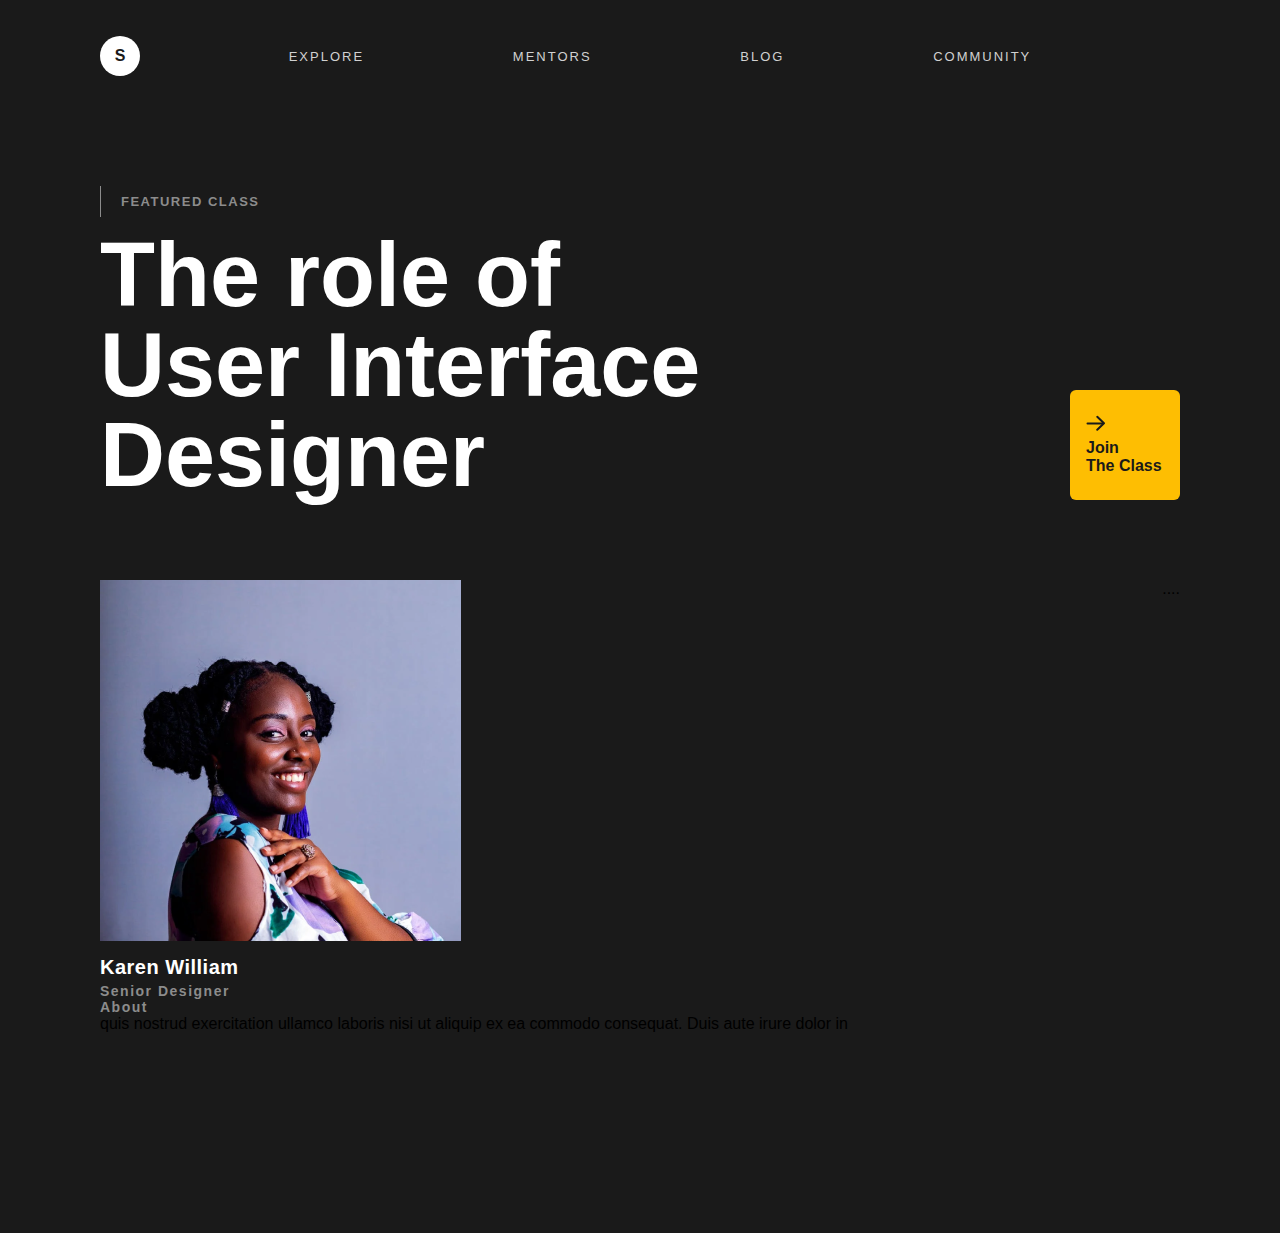
==== index.html @ 6d7615a5 "The picture has been changed" ====
<!DOCTYPE html>
<html lang="en">
<head>
  <meta charset="UTF-8">
  <meta http-equiv="X-UA-Compatible" content="IE=edge">
  <meta name="viewport" content="width=device-width, initial-scale=1.0">
  <link rel="stylesheet" href="style.css">
  <title>Сайт визитка</title>
</head>
<body>
  <header class="header">
    <div class="container">
      <nav class="navigation">
        <a href="" class="logo">S</a>
        <ul class="navigation-holder">
          <li class="nav-links">
            <a href="#">Explore</a>
          </li>
          <li class="nav-links">
            <a href="#">Mentors</a>
          </li>
          <li class="nav-links">
            <a href="#">Blog</a>
          </li>
          <li class="nav-links">
            <a href="#">Community</a>
          </li>
        </ul>
      </nav>
      <!-- Конец навигации -->
      <section class="header-title">
        <span class="header-subtitle-text">featured class</span>
        <h1 class="header-title-text">
          The role of
          User Interface
          Designer
        </h1>
      
        <a href="#" class="join">
          <img src="/img/icons/arrow.svg" alt="">
          <span class="join-text">Join <br> The Class</span>
        </a>
      </section>
      <!-- Конец 2 секции -->
      <section class="header-info-block">
        <div class="card-info">
          <img src="/img/girl-avatar.png" alt="girl" class="card-info-img">
          <h2 class="info-title">Karen William</h2>
          <span class="info-subtitle">Senior Designer</span>
        </div>
        <div class="about-info">....
        </div>
      </section>
      <div class="about-info">
        <div class="about-text-wrapper">
          <span class="info-subtitle">About</span>
          <p class="about-desc">quis nostrud exercitation ullamco
            laboris nisi ut aliquip ex ea commodo
            consequat. Duis aute irure dolor in
          </p>
        </div>
    </div>
  </header>
</body>
</html>
---- style.css ----
* {
    box-sizing: border-box;
    margin: 0;
    font-family: Arial, Helvetica, sans-serif;
    }
    
    .container {
    max-width: 1080px;
    margin: 0 auto;
    }
    
    .header {
    background-color: #1a1a1a;
    padding-top: 36px;
    padding-bottom: 200px;
    }
    
    .navigation {
    display: flex;
    justify-content: space-between;
    align-items: center;
    }
    
    .logo {
    width: 40px;
    height: 40px;
    border-radius: 50%;
    display: flex;
    justify-content: center;
    align-items: center;
    text-decoration: none;
    color: #1a1a1a;
    font-weight: bold;
    background-color: #fff;
    }
    
    .navigation-holder {
    list-style-type: none;
    padding: 0;
    display: flex;
    flex-grow: 1;
    justify-content: space-evenly;
    }
    
    .nav-links a {
    text-decoration: none;
    color: #d1d1d1;
    text-transform: uppercase;
    letter-spacing: 2px;
    font-size: 13px;
    }
    
    .header-title {
    margin-top: 110px;
    margin-bottom: 80px;
    position: relative;
    }
    
    .header-subtitle-text {
    display: inline-block;
    border-left: 1px solid #8c8c8c;
    padding: 8px 0 8px 20px;
    color: #8c8c8c;
    font-weight: bold;
    text-transform: uppercase;
    font-size: 13px;
    letter-spacing: 1.5px;
    margin-bottom: 13px;
    }
    
    .header-title-text {
    font-size: 90px;
    font-weight: bold;
    color: #fff;
    max-width: 620px;
    line-height: 1;
    }
    .join{
        background-color: #febe02;
        position: absolute;
        right: 0;
        bottom: 0;
        width: 110px;
        height: 110px;
        padding: 16px;
        display: flex;
        flex-direction: column;
        justify-content: space-evenly;
        align-items: flex-start;
        text-decoration: none;
        color: #1a1a1a;
        font-weight: bold;
        border-radius: 6px;
    }
    .header-info-block{
        display: flex;
        justify-content: space-between;
      }
      .card-info{
        max-width: 360px;
      }
      .card-info-img {
        display: flex;
      
      }
      .info-title{
        font-size: 20px;
        font-weight: bold;
        color: #fff;
        letter-spacing: 0.5px;
        margin-top: 15px;
        margin-bottom: 4px;
      }
      .info-subtitle{
        font-size: 14px;
        color:#8C8C8C;
        font-weight: bold;
        letter-spacing: 1.5px;
        display: block;
      }
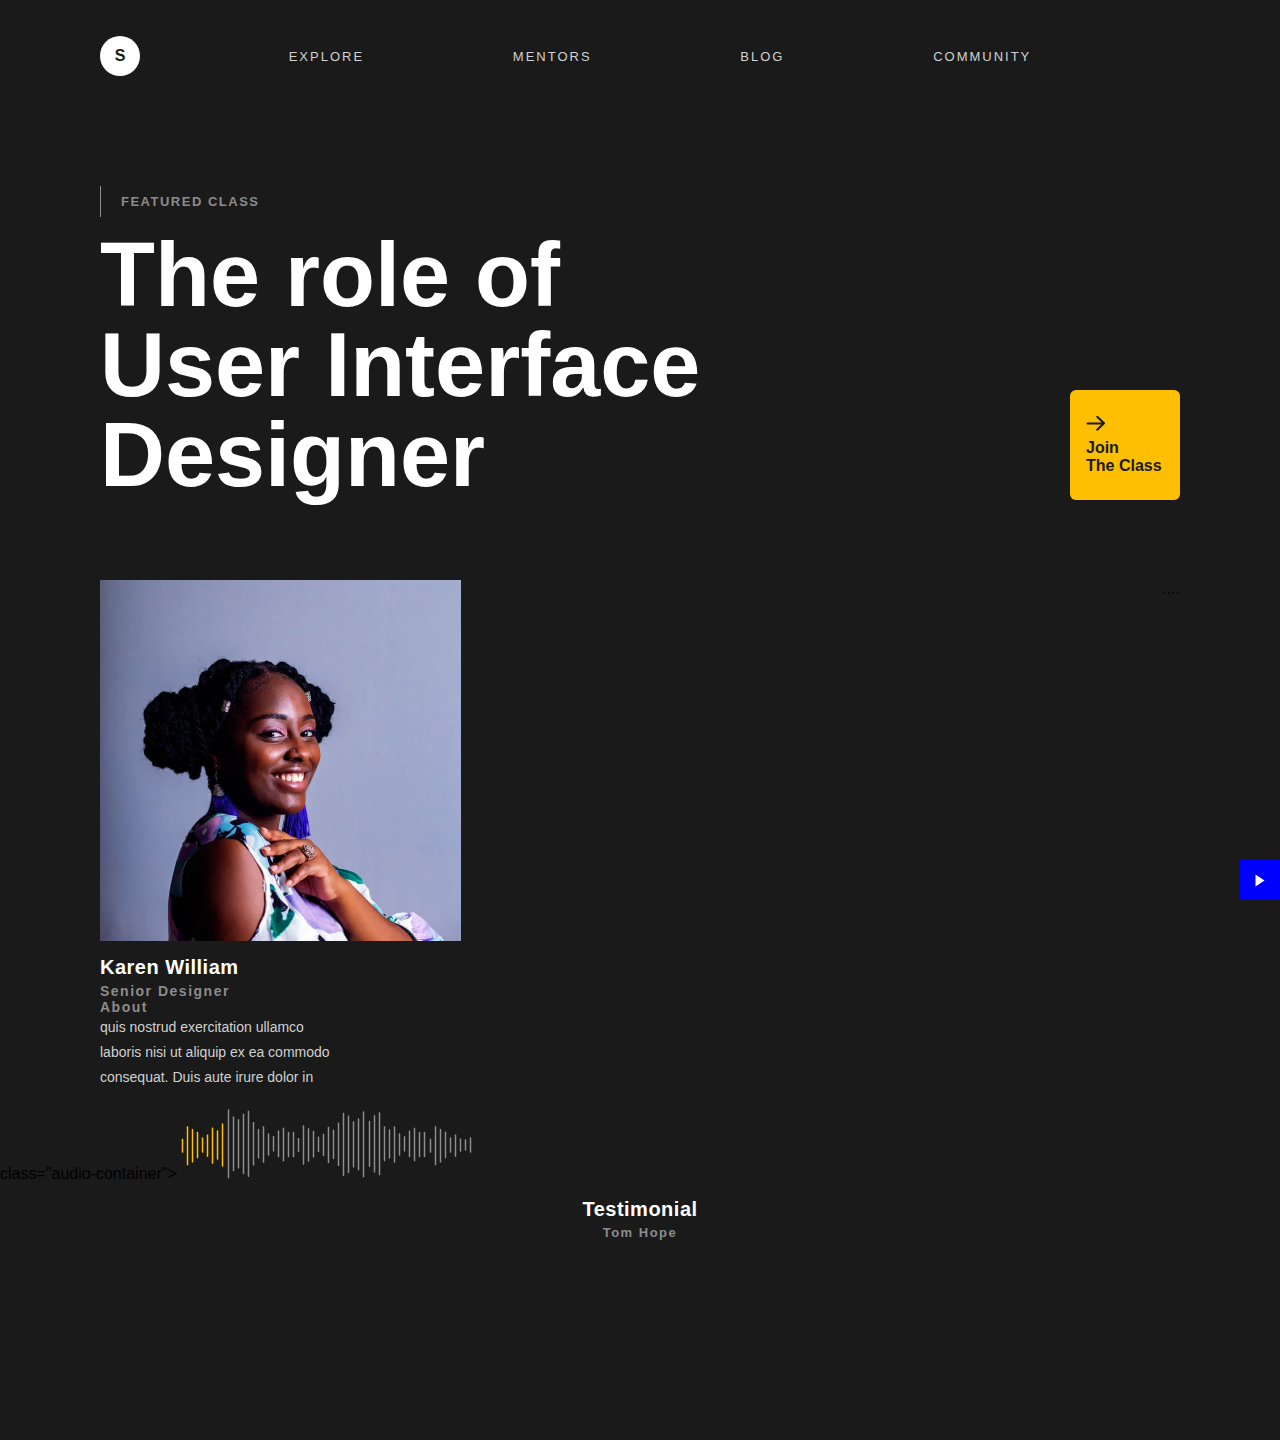
==== commit 8b59a75f: "imag changes" ====
--- a/index.html
+++ b/index.html
@@ -59,7 +59,20 @@
             consequat. Duis aute irure dolor in
           </p>
         </div>
+      </div class="audio-block">
+      <img src="=/img/man-avatar.png" alt="">
+      </div> class="audio-container">
+      <img src="/img/audio.png" class="audio-track" alt="">
+      <a href="#" class="play-btn">
+        <img src="/img/icons/play.svg" alt="">
+      </a>
     </div>
+
+  </div>
+    <h2 class="about-title">Testimonial</h2>
+    <span class="about-subtitle">Tom Hope</span>
+    </div>
+  </section>
   </header>
 </body>
 </html>--- a/style.css
+++ b/style.css
@@ -1,122 +1,182 @@
 * {
-    box-sizing: border-box;
-    margin: 0;
-    font-family: Arial, Helvetica, sans-serif;
-    }
-    
-    .container {
-    max-width: 1080px;
-    margin: 0 auto;
-    }
-    
-    .header {
-    background-color: #1a1a1a;
-    padding-top: 36px;
-    padding-bottom: 200px;
-    }
-    
-    .navigation {
+  box-sizing: border-box;
+  margin: 0;
+  font-family: Arial, Helvetica, sans-serif;
+  }
+  
+  .container {
+  max-width: 1080px;
+  margin: 0 auto;
+  }
+  
+  .header {
+  background-color: #1a1a1a;
+  padding-top: 36px;
+  padding-bottom: 200px;
+  }
+  
+  .navigation {
+  display: flex;
+  justify-content: space-between;
+  align-items: center;
+  }
+  
+  .logo {
+  width: 40px;
+  height: 40px;
+  border-radius: 50%;
+  display: flex;
+  justify-content: center;
+  align-items: center;
+  text-decoration: none;
+  color: #1a1a1a;
+  font-weight: bold;
+  background-color: #fff;
+  }
+  
+  .navigation-holder {
+  list-style-type: none;
+  padding: 0;
+  display: flex;
+  flex-grow: 1;
+  justify-content: space-evenly;
+  }
+  
+  .nav-links a {
+  text-decoration: none;
+  color: #d1d1d1;
+  text-transform: uppercase;
+  letter-spacing: 2px;
+  font-size: 13px;
+  }
+  
+  .header-title {
+  margin-top: 110px;
+  margin-bottom: 80px;
+  position: relative;
+  }
+  
+  .header-subtitle-text {
+  display: inline-block;
+  border-left: 1px solid #8c8c8c;
+  padding: 8px 0 8px 20px;
+  color: #8c8c8c;
+  font-weight: bold;
+  text-transform: uppercase;
+  font-size: 13px;
+  letter-spacing: 1.5px;
+  margin-bottom: 13px;
+  }
+  
+  .header-title-text {
+  font-size: 90px;
+  font-weight: bold;
+  color: #fff;
+  max-width: 620px;
+  line-height: 1;
+  }
+
+  .join{
+    background-color: #FEBE02;
+    position: absolute;
+    right: 0;
+    bottom: 0;
+    width: 110px;
+    height: 110px;
+    padding: 16px;
     display: flex;
-    justify-content: space-between;
-    align-items: center;
-    }
-    
-    .logo {
-    width: 40px;
-    height: 40px;
-    border-radius: 50%;
-    display: flex;
-    justify-content: center;
-    align-items: center;
+    flex-direction: column;
+    justify-content: space-evenly;
+    align-items: flex-start;
     text-decoration: none;
     color: #1a1a1a;
     font-weight: bold;
-    background-color: #fff;
+    border-radius: 6px;
+  }
+  .header-info-block{
+    display: flex;
+    justify-content: space-between;
     }
+    .card-info{
+    max-width: 360px;
+    }
+    .card-info-img {
+    display: flex;
     
-    .navigation-holder {
-    list-style-type: none;
-    padding: 0;
-    display: flex;
-    flex-grow: 1;
-    justify-content: space-evenly;
     }
-    
-    .nav-links a {
-    text-decoration: none;
-    color: #d1d1d1;
-    text-transform: uppercase;
-    letter-spacing: 2px;
-    font-size: 13px;
-    }
-    
-    .header-title {
-    margin-top: 110px;
-    margin-bottom: 80px;
-    position: relative;
-    }
-    
-    .header-subtitle-text {
-    display: inline-block;
-    border-left: 1px solid #8c8c8c;
-    padding: 8px 0 8px 20px;
-    color: #8c8c8c;
-    font-weight: bold;
-    text-transform: uppercase;
-    font-size: 13px;
-    letter-spacing: 1.5px;
-    margin-bottom: 13px;
-    }
-    
-    .header-title-text {
-    font-size: 90px;
+    .info-title{
+    font-size: 20px;
     font-weight: bold;
     color: #fff;
-    max-width: 620px;
-    line-height: 1;
+    letter-spacing: 0.5px;
+    margin-top: 15px;
+    margin-bottom: 4px;
     }
-    .join{
-        background-color: #febe02;
+    .info-subtitle{
+    font-size: 14px;
+    color:#8C8C8C;
+    font-weight: bold;
+    letter-spacing: 1.5px;
+    display: block;
+    }
+    .about-subtitle-text{
+      display: inline-block;
+      border-left: 1 px solid #fff;
+      padding: 8px 0 8px 20px;
+      color:#fff;
+      font-weight: bold;
+      text-transform: uppercase;
+      font-size: 14px;
+      letter-spacing: 1.5px;
+      margin-bottom: 13px;
+      
+      }
+      
+      .about-desc{
+      color: #D1D1D1;
+      max-width: 240px;
+      font-size: 14px;
+      line-height: 1.8;
+      }
+      .audio-block{
+        background-color: #242424;
+        display: flex;
+        margin-top: 61px;
+      }
+      .audio-container{
+        display: flex;
+        align-items: center;
+        justify-content: center;
+        flex: 1;
+        position: relative;
+        padding: 0 34px;
+      }
+      .play-btn{
+        display: flex;
+        background-color: blue;
+        width: 40px;
+        height: 40px;
+        align-items: center;
+        justify-content: center;
         position: absolute;
         right: 0;
         bottom: 0;
-        width: 110px;
-        height: 110px;
-        padding: 16px;
-        display: flex;
-        flex-direction: column;
-        justify-content: space-evenly;
-        align-items: flex-start;
-        text-decoration: none;
-        color: #1a1a1a;
-        font-weight: bold;
-        border-radius: 6px;
-    }
-    .header-info-block{
-        display: flex;
-        justify-content: space-between;
       }
-      .card-info{
-        max-width: 360px;
-      }
-      .card-info-img {
-        display: flex;
       
-      }
-      .info-title{
+      .about-title{
         font-size: 20px;
         font-weight: bold;
         color: #fff;
         letter-spacing: 0.5px;
         margin-top: 15px;
         margin-bottom: 4px;
+        text-align: center;
       }
-      .info-subtitle{
-        font-size: 14px;
-        color:#8C8C8C;
+      .about-subtitle{
+        font-size: 13px;
+        color: #8C8C8C;
         font-weight: bold;
         letter-spacing: 1.5px;
+        text-align: center;
         display: block;
-      }
-      
-      +      }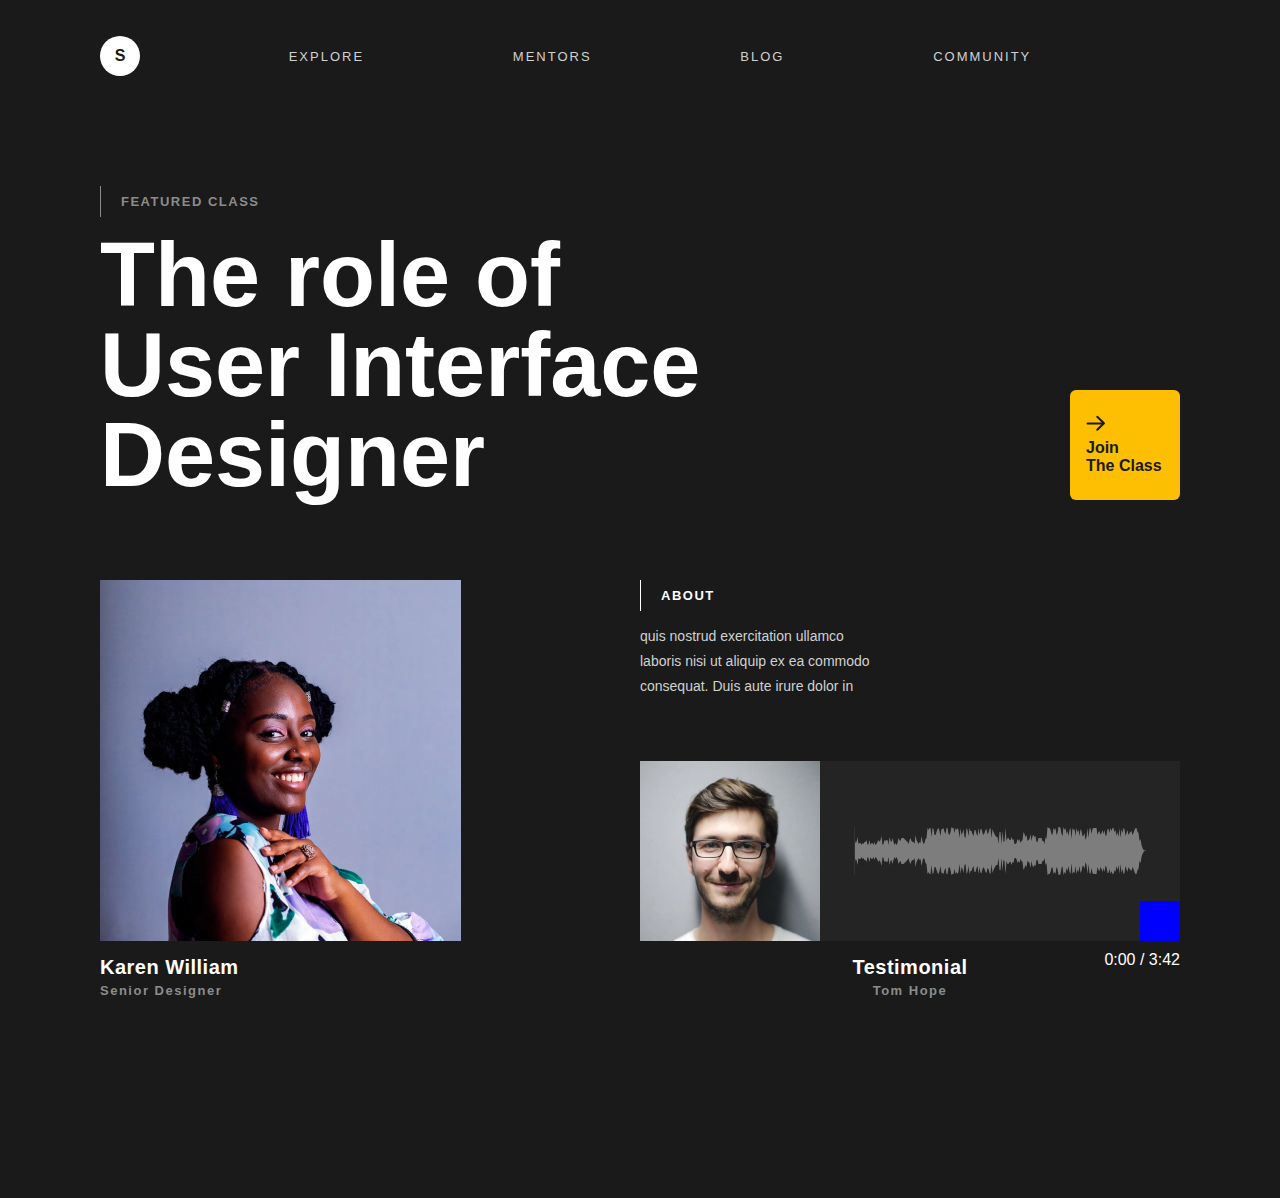
==== commit 76eac80a: "I added a picture" ====
--- a/index.html
+++ b/index.html
@@ -27,52 +27,74 @@
           </li>
         </ul>
       </nav>
-      <!-- Конец навигации -->
       <section class="header-title">
         <span class="header-subtitle-text">featured class</span>
         <h1 class="header-title-text">
-          The role of
-          User Interface
-          Designer
+          The role of User Interface Designer
         </h1>
-      
         <a href="#" class="join">
           <img src="/img/icons/arrow.svg" alt="">
           <span class="join-text">Join <br> The Class</span>
         </a>
       </section>
-      <!-- Конец 2 секции -->
       <section class="header-info-block">
         <div class="card-info">
-          <img src="/img/girl-avatar.png" alt="girl" class="card-info-img">
+          <img src="/img/girl-avatar.png" alt="" class="card-info-img">
           <h2 class="info-title">Karen William</h2>
           <span class="info-subtitle">Senior Designer</span>
         </div>
-        <div class="about-info">....
+
+        <div class="card-about">
+          <div class="about-text-wrapper">
+            <span class="about-subtitle-text">About</span>
+            <p class="about-desc">
+              quis nostrud exercitation ullamco
+              laboris nisi ut aliquip ex ea commodo
+              consequat. Duis aute irure dolor in
+            </p>
+          </div>
+
+          <div class="audio-holder">
+            <div class="audio-block">
+              <img src="/img/man-avatar.png" alt="">
+              <div class="audio-container">
+                <div class="audio-detail">
+                  <div class="control">
+                    <i class="fi-rr-play" id="playPause"></i>
+                  </div>
+                  <div id="wave"></div>
+                </div>
+              </div>
+            </div>
+
+            <div class="audio-author">
+              <div>
+                <h2 class="about-title">Testimonial</h2>
+                <span class="about-subtitle">Tom Hope</span>
+              </div>
+
+              <div class="time">
+                <span id="current">0:00</span> /
+                <span id="duration">0:00</span>
+              </div>
+            </div>
+
+          </div>
         </div>
-      </section>
-      <div class="about-info">
-        <div class="about-text-wrapper">
-          <span class="info-subtitle">About</span>
-          <p class="about-desc">quis nostrud exercitation ullamco
-            laboris nisi ut aliquip ex ea commodo
-            consequat. Duis aute irure dolor in
-          </p>
-        </div>
-      </div class="audio-block">
-      <img src="=/img/man-avatar.png" alt="">
-      </div> class="audio-container">
-      <img src="/img/audio.png" class="audio-track" alt="">
-      <a href="#" class="play-btn">
-        <img src="/img/icons/play.svg" alt="">
-      </a>
+      </section> <!-- Конец .header-info-block -->
     </div>
+  </header>
+  <script src="wavesurfer.js"></script>
+  <script src="media.js"></script>
+</body>
+</html>
 
-  </div>
-    <h2 class="about-title">Testimonial</h2>
-    <span class="about-subtitle">Tom Hope</span>
-    </div>
-  </section>
-  </header>
-</body>
-</html>+
+
+
+
+
+
+
+
+
--- a/style.css
+++ b/style.css
@@ -1,182 +1,309 @@
+@import url('https://cdn-uicons.flaticon.com/uicons-regular-rounded/css/uicons-regular-rounded.css');
+
 * {
   box-sizing: border-box;
   margin: 0;
   font-family: Arial, Helvetica, sans-serif;
-  }
-  
-  .container {
+}
+
+.container {
   max-width: 1080px;
   margin: 0 auto;
-  }
-  
-  .header {
-  background-color: #1a1a1a;
+}
+
+/* HEADER */
+.header {
+  background-color: #1A1A1A;
   padding-top: 36px;
   padding-bottom: 200px;
-  }
-  
-  .navigation {
+}
+
+.navigation {
   display: flex;
   justify-content: space-between;
   align-items: center;
-  }
-  
-  .logo {
+}
+
+.logo {
   width: 40px;
   height: 40px;
   border-radius: 50%;
+  background-color: #fff;
   display: flex;
   justify-content: center;
   align-items: center;
   text-decoration: none;
-  color: #1a1a1a;
-  font-weight: bold;
-  background-color: #fff;
-  }
-  
-  .navigation-holder {
+  color: #1A1A1A;
+  font-weight: bold;
+}
+
+.navigation-holder {
   list-style-type: none;
   padding: 0;
   display: flex;
   flex-grow: 1;
   justify-content: space-evenly;
-  }
-  
-  .nav-links a {
+}
+
+.nav-links a {
   text-decoration: none;
-  color: #d1d1d1;
+  color: #D1D1D1;
   text-transform: uppercase;
   letter-spacing: 2px;
   font-size: 13px;
-  }
-  
-  .header-title {
+}
+
+.header-title {
   margin-top: 110px;
   margin-bottom: 80px;
   position: relative;
-  }
-  
-  .header-subtitle-text {
+}
+
+.header-subtitle-text {
   display: inline-block;
-  border-left: 1px solid #8c8c8c;
+  border-left: 1px solid #8C8C8C;
   padding: 8px 0 8px 20px;
-  color: #8c8c8c;
+  color: #8C8C8C;
   font-weight: bold;
   text-transform: uppercase;
   font-size: 13px;
   letter-spacing: 1.5px;
   margin-bottom: 13px;
-  }
-  
-  .header-title-text {
+}
+
+.header-title-text {
   font-size: 90px;
   font-weight: bold;
   color: #fff;
   max-width: 620px;
   line-height: 1;
-  }
-
-  .join{
-    background-color: #FEBE02;
-    position: absolute;
-    right: 0;
-    bottom: 0;
-    width: 110px;
-    height: 110px;
-    padding: 16px;
-    display: flex;
-    flex-direction: column;
-    justify-content: space-evenly;
-    align-items: flex-start;
-    text-decoration: none;
-    color: #1a1a1a;
-    font-weight: bold;
-    border-radius: 6px;
-  }
-  .header-info-block{
-    display: flex;
-    justify-content: space-between;
-    }
-    .card-info{
-    max-width: 360px;
-    }
-    .card-info-img {
-    display: flex;
-    
-    }
-    .info-title{
-    font-size: 20px;
-    font-weight: bold;
-    color: #fff;
-    letter-spacing: 0.5px;
-    margin-top: 15px;
-    margin-bottom: 4px;
-    }
-    .info-subtitle{
-    font-size: 14px;
-    color:#8C8C8C;
-    font-weight: bold;
-    letter-spacing: 1.5px;
-    display: block;
-    }
-    .about-subtitle-text{
-      display: inline-block;
-      border-left: 1 px solid #fff;
-      padding: 8px 0 8px 20px;
-      color:#fff;
-      font-weight: bold;
-      text-transform: uppercase;
-      font-size: 14px;
-      letter-spacing: 1.5px;
-      margin-bottom: 13px;
-      
-      }
-      
-      .about-desc{
-      color: #D1D1D1;
-      max-width: 240px;
-      font-size: 14px;
-      line-height: 1.8;
-      }
-      .audio-block{
-        background-color: #242424;
-        display: flex;
-        margin-top: 61px;
-      }
-      .audio-container{
-        display: flex;
-        align-items: center;
-        justify-content: center;
-        flex: 1;
-        position: relative;
-        padding: 0 34px;
-      }
-      .play-btn{
-        display: flex;
-        background-color: blue;
-        width: 40px;
-        height: 40px;
-        align-items: center;
-        justify-content: center;
-        position: absolute;
-        right: 0;
-        bottom: 0;
-      }
-      
-      .about-title{
-        font-size: 20px;
-        font-weight: bold;
-        color: #fff;
-        letter-spacing: 0.5px;
-        margin-top: 15px;
-        margin-bottom: 4px;
-        text-align: center;
-      }
-      .about-subtitle{
-        font-size: 13px;
-        color: #8C8C8C;
-        font-weight: bold;
-        letter-spacing: 1.5px;
-        text-align: center;
-        display: block;
-      }+}
+
+.join {
+  background-color: #FEBE02;
+  position: absolute;
+  right: 0;
+  bottom: 0;
+  width: 110px;
+  height: 110px;
+  padding: 16px;
+  display: flex;
+  flex-direction: column;
+  justify-content: space-evenly;
+  align-items: flex-start;
+  text-decoration: none;
+  color: #1A1A1A;
+  font-weight: bold;
+  border-radius: 6px;
+}
+
+.header-info-block {
+  display: flex;
+  justify-content: space-between;
+}
+
+.card-info {
+  max-width: 361px;
+}
+
+.card-info-img {
+  display: flex;
+}
+
+.info-title {
+  font-size: 20px;
+  font-weight: bold;
+  color: #fff;
+  letter-spacing: 0.5px;
+  margin-top: 15px;
+  margin-bottom: 4px;
+}
+
+.info-subtitle {
+  font-size: 13px;
+  color: #8C8C8C;
+  font-weight: bold;
+  letter-spacing: 1.5px;
+  display: block;
+}
+
+.about-subtitle-text {
+  display: inline-block;
+  border-left: 1px solid #fff;
+  padding: 8px 0 8px 20px;
+  color: #fff;
+  font-weight: bold;
+  text-transform: uppercase;
+  font-size: 13px;
+  letter-spacing: 1.5px;
+  margin-bottom: 13px;
+}
+
+.about-desc {
+  color: #D1D1D1;
+  max-width: 240px;
+  font-size: 14px;
+  line-height: 1.8;
+}
+
+.audio-holder {
+  width: 540px;
+}
+
+.audio-block {
+  background-color: #242424;
+  display: flex;
+  margin-top: 61px;
+}
+
+.audio-container {
+  display: flex;
+  align-items: center;
+  justify-content: center;
+  flex: 1;
+  position: relative;
+  padding: 0 34px;
+}
+
+.play-btn {
+  display: flex;
+  background-color: blue;
+  width: 40px;
+  height: 40px;
+  align-items: center;
+  justify-content: center;
+  position: absolute;
+  right: 0;
+  bottom: 0;
+}
+
+.about-title {
+  font-size: 20px;
+  font-weight: bold;
+  color: #fff;
+  letter-spacing: 0.5px;
+  margin-top: 15px;
+  margin-bottom: 4px;
+  text-align: center;
+}
+
+.about-subtitle {
+  font-size: 13px;
+  color: #8C8C8C;
+  font-weight: bold;
+  letter-spacing: 1.5px;
+  text-align: center;
+  display: block;
+}
+
+.audio-detail {
+  flex: 1;
+}
+
+.control {
+  position: absolute;
+  right: 0;
+  bottom: 0;
+}
+
+.control i {
+  width: 40px;
+  height: 40px;
+  display: flex;
+  justify-content: center;
+  align-items: center;
+  font-size: 1.25rem;
+  background-color: blue;
+  color: white;
+  cursor: pointer;
+}
+
+.audio-author {
+  display: flex;
+  justify-content: center;
+  position: relative;
+}
+
+.time {
+  color: #fff;
+  position: absolute;
+  top: 10px;
+  right: 0;
+}
+
+/* MAIN CONTENT */
+
+.course-section-title {
+  font-weight: 600;
+  font-size: 70px;
+  color: #1A1A1A;
+  margin: 60px 0;
+}
+.course-row {
+  display: flex;
+  justify-content: space-between;
+  margin-bottom: 60px;
+}
+
+.card-big {
+  width: 540px;
+}
+.card-small {
+  width: 360px;
+}
+
+.img-container {
+  background-size: cover;
+  background-position: center;
+  background-repeat: no-repeat;
+  height: 360px;
+  display: flex;
+  flex-direction: row;
+  align-items: flex-end;
+  padding-bottom: 20px;
+  padding-left: 20px;
+}
+.img-card-1 {background-image: url(/img/card-1.png);}
+
+.btn-time {
+  background-color: #fff;
+  border-radius: 5px;
+  color: #111;
+  padding: 6px 12px;
+  display: inline-block;
+  margin-right: 8px;
+}
+.btn-raiting {
+  width: 77px;
+  background-color: #111;
+  border-radius: 5px;
+  color: #fff;
+  padding: 6px 0px;
+  display: inline-flex;
+  align-items: center;
+  justify-content: space-evenly;
+}
+
+.course-category {
+  font-size: 13px;
+  letter-spacing: 2px;
+  color: #BABABA;
+  font-weight: 400;
+  margin: 18px 0;
+}
+.course-title {
+  font-size: 35px;
+  font-weight: bold;
+  letter-spacing: 0.3px;
+  color: #1A1A1A;
+  margin-bottom: 20px;
+}
+.course-desc {
+  font-size: 16px;
+  font-weight: 400;
+  color: #767676;
+  line-height: 1.7;
+  letter-spacing: 0.5px;
+}
+
+.img-card-2 {background-image: url(/img/card-2.png);}